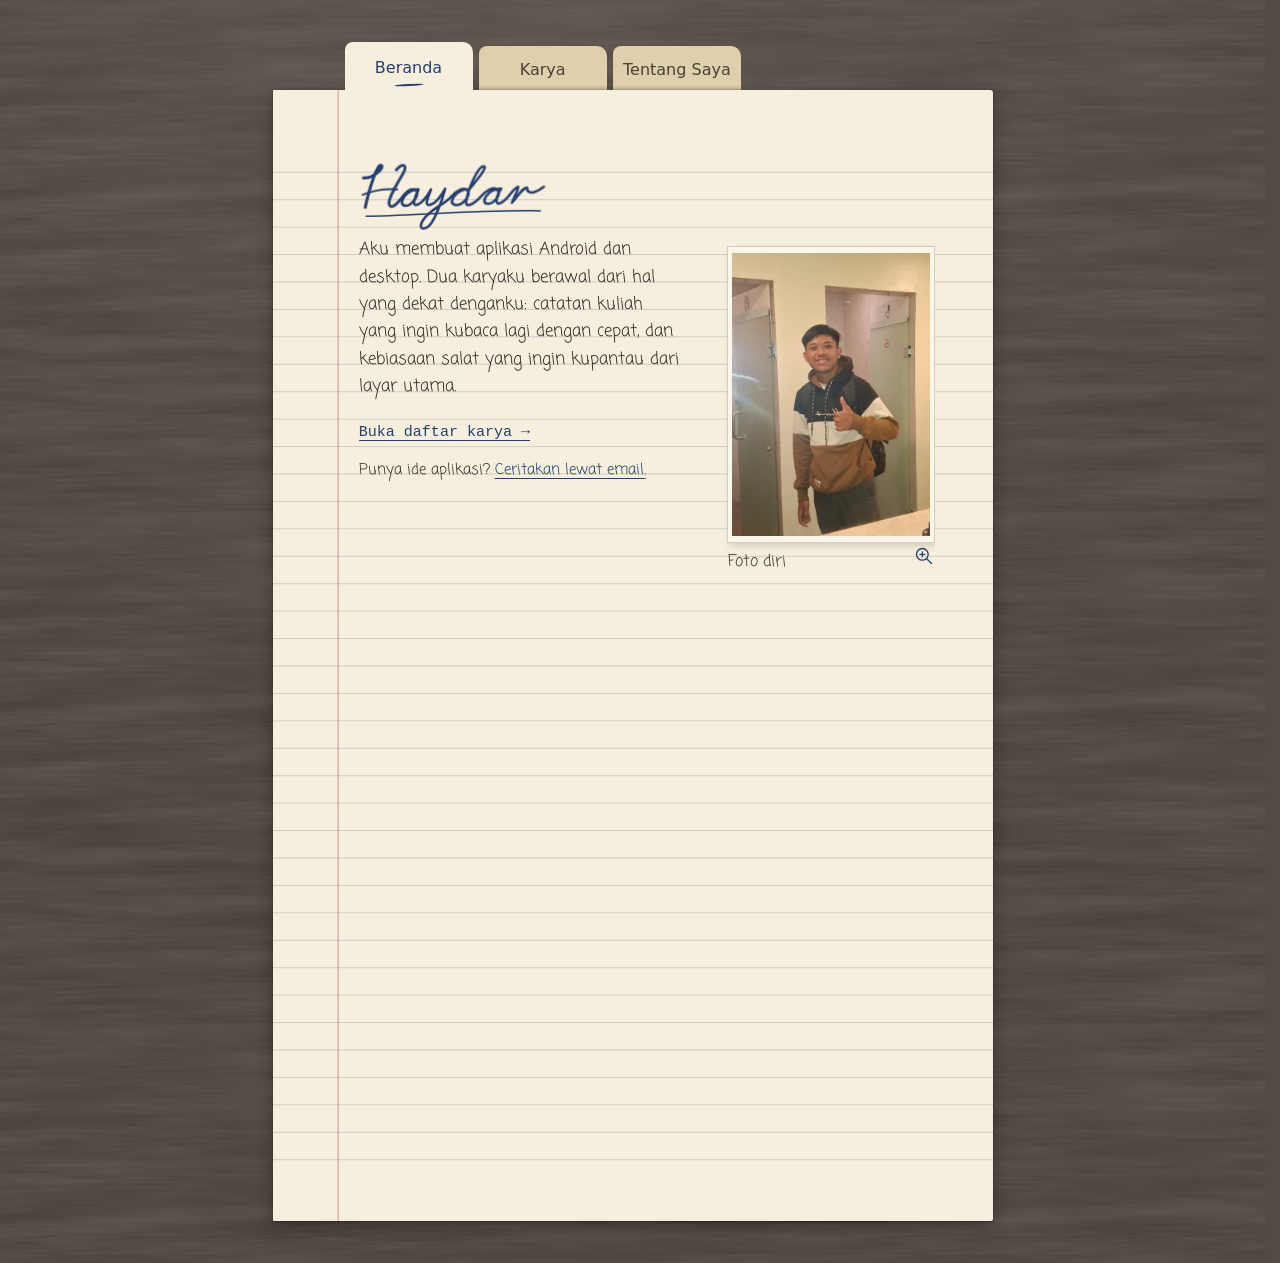
==== index.html @ a85c1e25 "initial website" ====
<!doctype html>
<html lang="id">
<head>
  <meta charset="utf-8">
  <meta name="viewport" content="width=device-width, initial-scale=1">
  <title>Haydar &mdash; Pengembang Aplikasi Android dan Desktop</title>
  <meta name="description" content="Lihat bagaimana Haydar membuat StudyAI untuk merangkum catatan kuliah dan SholatTracker untuk memantau salat harian. Jelajahi karya dan hubungi Haydar lewat email.">
  <link rel="stylesheet" href="assets/fonts/coming-soon.css">
  <link rel="stylesheet" href="assets/css/folio.css">
</head>
<body>
<div id="buku-sndiy">
  <noscript>
    <aside class="desk-note"><p class="reading-note">Semua isi bisa dibaca di sini. Kalau mau mencoba album interaktif, kamu bisa mengaktifkan JavaScript.</p></aside>
  </noscript>
  <nav class="paper-tabs" aria-label="Penanda bagian">
    <a href="index.html" aria-current="page">Beranda</a>
    <a href="karya.html">Karya</a>
    <a href="tentang.html">Tentang Saya</a>
  </nav>
  <div class="folio-frame"><div class="folio">
  <svg class="ruling" width="0" height="0" viewBox="0 0 210 330" preserveAspectRatio="none" aria-hidden="true">
    <path stroke="#a6afb1" stroke-opacity=".72" stroke-width=".22" d="M0 24H210 M0 32H210 M0 40H210 M0 48H210 M0 56H210 M0 64H210 M0 72H210 M0 80H210 M0 88H210 M0 96H210 M0 104H210 M0 112H210 M0 120H210 M0 128H210 M0 136H210 M0 144H210 M0 152H210 M0 160H210 M0 168H210 M0 176H210 M0 184H210 M0 192H210 M0 200H210 M0 208H210 M0 216H210 M0 224H210 M0 232H210 M0 240H210 M0 248H210 M0 256H210 M0 264H210 M0 272H210 M0 280H210 M0 288H210 M0 296H210 M0 304H210 M0 312H210"/>
    <path stroke="#be837a" stroke-width=".32" stroke-opacity=".72" d="M19 0V330"/>
  </svg>
  <main>
    <span class="font-probe" aria-hidden="true"></span>
    <div class="sheets">
    <section data-content="beranda" class="spread">
      <h1 class="signed-heading"><span class="signature-name">Haydar</span>
        <svg class="signature" width="0" height="0" viewBox="0 0 216 81" preserveAspectRatio="xMinYMid meet" aria-hidden="true">
          <path class="initial-down" pathLength="1" d="M5 19 C15 20 29 8 25 5 C21 2 12 29 7 52"/>
          <path class="initial-cross" pathLength="1" d="M4 38 C14 34 29 31 43 32"/>
          <path class="initial-up" pathLength="1" d="M42 10 C50 1 55 5 49 15 C42 27 32 43 34 49 C36 54 41 50 46 44"/>
          <path class="name-start" pathLength="1" d="M46 44 C51 36 58 29 64 33 C69 38 58 52 51 50 C43 48 54 31 67 32 C64 38 58 52 66 49 C72 47 77 39 81 32 C78 40 72 52 81 49 C87 47 93 38 97 31 C94 43 84 72 76 75 C66 79 68 68 80 58 C88 51 96 48 104 40"/>
          <path class="name-end" pathLength="1" d="M104 40 C110 33 118 29 122 33 C127 39 115 52 107 49 C99 46 111 31 124 32 C132 22 146 6 140 6 C134 6 123 31 121 43 C118 55 129 49 138 39 C145 32 151 29 155 32 C162 37 151 49 144 48 C136 47 145 31 160 31 C154 40 152 51 160 47 C169 42 171 33 179 29 C180 31 175 39 172 47 C180 38 184 30 189 30 C189 36 194 39 208 29"/>
          <path class="signoff" pathLength="1" d="M8 62 C55 62 125 55 204 56"/>
        </svg>
      </h1>
      <div class="home-copy">
        <p>Aku membuat aplikasi Android dan desktop. Dua karyaku berawal dari hal yang dekat denganku: catatan kuliah yang ingin kubaca lagi dengan cepat, dan kebiasaan salat yang ingin kupantau dari layar utama.</p>
        <a class="link" href="karya.html">Buka daftar karya &rarr;</a>
        <p class="project-invitation">Punya ide aplikasi? <a href="mailto:mhaydarramadhan.2024@unim.ac.id">Ceritakan lewat email.</a></p>
      </div>
      <div class="photo-mount portrait-mount">
        <figure class="print" style="--photo-ratio:0.7">
          <a class="photo-trigger single-photo" href="assets/foto-diri.webp" aria-label="Perbesar foto Haydar">
            <span class="print-window"><img src="assets/foto-diri.webp" alt="Potret Haydar" width="200" decoding="async"></span>
            <span class="print-label"><span class="photo-caption">Foto diri</span><span class="photo-hint"><svg viewBox="0 0 24 24" width="20" height="20" fill="none" stroke="currentColor" stroke-width="1.6" stroke-linecap="round" stroke-linejoin="round" aria-hidden="true"><path d="M17 10a7 7 0 1 1-14 0 7 7 0 0 1 14 0z M15 15l6 6 M7 10h6 M10 7v6"/></svg></span></span>
          </a>
        </figure>
      </div>
    </section>
    </div>
  </main>
  <nav class="page-controls" aria-label="Balik lembar" hidden><button type="button" data-turn="-1" aria-label="Lembar sebelumnya">&larr;</button><span data-folio aria-live="polite"></span><button type="button" data-turn="1" aria-label="Lembar berikutnya">&rarr;</button></nav>
  </div></div>
  <dialog class="photo-view" aria-labelledby="photo-caption">
    <figure class="enlargement"><span class="print-window"><img alt=""></span><figcaption id="photo-caption"></figcaption></figure>
    <button type="button" class="photo-close" aria-label="Tutup foto" autofocus><svg width="20" height="20" viewBox="0 0 20 20" aria-hidden="true"><path d="M4 4l12 12M16 4L4 16" fill="none" stroke="currentColor" stroke-width="1.8" stroke-linecap="round"/></svg></button>
  </dialog>
</div>
<script defer src="assets/js/folio.js"></script>
<script defer src="assets/js/photo-view.js"></script>
</body>
</html>
---- assets/fonts/coming-soon.css ----
/* Coming Soon ? Copyright (c) 2010 by Open Window. All rights reserved.
Apache License
                           Version 2.0, January 2004
                        http://www.apache.org/licenses/

   TERMS AND CONDITIONS FOR USE, REPRODUCTION, AND DISTRIBUTION

   1. Definitions.

      "License" shall mean the terms and conditions for use, reproduction,
      and distribution as defined by Sections 1 through 9 of this document.

      "Licensor" shall mean the copyright owner or entity authorized by
      the copyright owner that is granting the License.

      "Legal Entity" shall mean the union of the acting entity and all
      other entities that control, are controlled by, or are under common
      control with that entity. For the purposes of this definition,
      "control" means (i) the power, direct or indirect, to cause the
      direction or management of such entity, whether by contract or
      otherwise, or (ii) ownership of fifty percent (50%) or more of the
      outstanding shares, or (iii) beneficial ownership of such entity.

      "You" (or "Your") shall mean an individual or Legal Entity
      exercising permissions granted by this License.

      "Source" form shall mean the preferred form for making modifications,
      including but not limited to software source code, documentation
      source, and configuration files.

      "Object" form shall mean any form resulting from mechanical
      transformation or translation of a Source form, including but
      not limited to compiled object code, generated documentation,
      and conversions to other media types.

      "Work" shall mean the work of authorship, whether in Source or
      Object form, made available under the License, as indicated by a
      copyright notice that is included in or attached to the work
      (an example is provided in the Appendix below).

      "Derivative Works" shall mean any work, whether in Source or Object
      form, that is based on (or derived from) the Work and for which the
      editorial revisions, annotations, elaborations, or other modifications
      represent, as a whole, an original work of authorship. For the purposes
      of this License, Derivative Works shall not include works that remain
      separable from, or merely link (or bind by name) to the interfaces of,
      the Work and Derivative Works thereof.

      "Contribution" shall mean any work of authorship, including
      the original version of the Work and any modifications or additions
      to that Work or Derivative Works thereof, that is intentionally
      submitted to Licensor for inclusion in the Work by the copyright owner
      or by an individual or Legal Entity authorized to submit on behalf of
      the copyright owner. For the purposes of this definition, "submitted"
      means any form of electronic, verbal, or written communication sent
      to the Licensor or its representatives, including but not limited to
      communication on electronic mailing lists, source code control systems,
      and issue tracking systems that are managed by, or on behalf of, the
      Licensor for the purpose of discussing and improving the Work, but
      excluding communication that is conspicuously marked or otherwise
      designated in writing by the copyright owner as "Not a Contribution."

      "Contributor" shall mean Licensor and any individual or Legal Entity
      on behalf of whom a Contribution has been received by Licensor and
      subsequently incorporated within the Work.

   2. Grant of Copyright License. Subject to the terms and conditions of
      this License, each Contributor hereby grants to You a perpetual,
      worldwide, non-exclusive, no-charge, royalty-free, irrevocable
      copyright license to reproduce, prepare Derivative Works of,
      publicly display, publicly perform, sublicense, and distribute the
      Work and such Derivative Works in Source or Object form.

   3. Grant of Patent License. Subject to the terms and conditions of
      this License, each Contributor hereby grants to You a perpetual,
      worldwide, non-exclusive, no-charge, royalty-free, irrevocable
      (except as stated in this section) patent license to make, have made,
      use, offer to sell, sell, import, and otherwise transfer the Work,
      where such license applies only to those patent claims licensable
      by such Contributor that are necessarily infringed by their
      Contribution(s) alone or by combination of their Contribution(s)
      with the Work to which such Contribution(s) was submitted. If You
      institute patent litigation against any entity (including a
      cross-claim or counterclaim in a lawsuit) alleging that the Work
      or a Contribution incorporated within the Work constitutes direct
      or contributory patent infringement, then any patent licenses
      granted to You under this License for that Work shall terminate
      as of the date such litigation is filed.

   4. Redistribution. You may reproduce and distribute copies of the
      Work or Derivative Works thereof in any medium, with or without
      modifications, and in Source or Object form, provided that You
      meet the following conditions:

      (a) You must give any other recipients of the Work or
          Derivative Works a copy of this License; and

      (b) You must cause any modified files to carry prominent notices
          stating that You changed the files; and

      (c) You must retain, in the Source form of any Derivative Works
          that You distribute, all copyright, patent, trademark, and
          attribution notices from the Source form of the Work,
          excluding those notices that do not pertain to any part of
          the Derivative Works; and

      (d) If the Work includes a "NOTICE" text file as part of its
          distribution, then any Derivative Works that You distribute must
          include a readable copy of the attribution notices contained
          within such NOTICE file, excluding those notices that do not
          pertain to any part of the Derivative Works, in at least one
          of the following places: within a NOTICE text file distributed
          as part of the Derivative Works; within the Source form or
          documentation, if provided along with the Derivative Works; or,
          within a display generated by the Derivative Works, if and
          wherever such third-party notices normally appear. The contents
          of the NOTICE file are for informational purposes only and
          do not modify the License. You may add Your own attribution
          notices within Derivative Works that You distribute, alongside
          or as an addendum to the NOTICE text from the Work, provided
          that such additional attribution notices cannot be construed
          as modifying the License.

      You may add Your own copyright statement to Your modifications and
      may provide additional or different license terms and conditions
      for use, reproduction, or distribution of Your modifications, or
      for any such Derivative Works as a whole, provided Your use,
      reproduction, and distribution of the Work otherwise complies with
      the conditions stated in this License.

   5. Submission of Contributions. Unless You explicitly state otherwise,
      any Contribution intentionally submitted for inclusion in the Work
      by You to the Licensor shall be under the terms and conditions of
      this License, without any additional terms or conditions.
      Notwithstanding the above, nothing herein shall supersede or modify
      the terms of any separate license agreement you may have executed
      with Licensor regarding such Contributions.

   6. Trademarks. This License does not grant permission to use the trade
      names, trademarks, service marks, or product names of the Licensor,
      except as required for reasonable and customary use in describing the
      origin of the Work and reproducing the content of the NOTICE file.

   7. Disclaimer of Warranty. Unless required by applicable law or
      agreed to in writing, Licensor provides the Work (and each
      Contributor provides its Contributions) on an "AS IS" BASIS,
      WITHOUT WARRANTIES OR CONDITIONS OF ANY KIND, either express or
      implied, including, without limitation, any warranties or conditions
      of TITLE, NON-INFRINGEMENT, MERCHANTABILITY, or FITNESS FOR A
      PARTICULAR PURPOSE. You are solely responsible for determining the
      appropriateness of using or redistributing the Work and assume any
      risks associated with Your exercise of permissions under this License.

   8. Limitation of Liability. In no event and under no legal theory,
      whether in tort (including negligence), contract, or otherwise,
      unless required by applicable law (such as deliberate and grossly
      negligent acts) or agreed to in writing, shall any Contributor be
      liable to You for damages, including any direct, indirect, special,
      incidental, or consequential damages of any character arising as a
      result of this License or out of the use or inability to use the
      Work (including but not limited to damages for loss of goodwill,
      work stoppage, computer failure or malfunction, or any and all
      other commercial damages or losses), even if such Contributor
      has been advised of the possibility of such damages.

   9. Accepting Warranty or Additional Liability. While redistributing
      the Work or Derivative Works thereof, You may choose to offer,
      and charge a fee for, acceptance of support, warranty, indemnity,
      or other liability obligations and/or rights consistent with this
      License. However, in accepting such obligations, You may act only
      on Your own behalf and on Your sole responsibility, not on behalf
      of any other Contributor, and only if You agree to indemnify,
      defend, and hold each Contributor harmless for any liability
      incurred by, or claims asserted against, such Contributor by reason
      of your accepting any such warranty or additional liability.

   END OF TERMS AND CONDITIONS */
    @font-face {
      font-family:"Coming Soon";
      font-style:normal;
      font-weight:400;
      font-display:swap;
      src:url("[data-uri]") format("truetype");
    }
---- assets/css/folio.css ----
#buku-sndiy { --ink:#34312c; --pen:#273f70; --paper:#f6efde; --rule:#c4baa4; --pitch:2.125rem; --body:"Segoe UI",system-ui,Arial,sans-serif; --hand:"Coming Soon","Segoe Print","Chalkboard SE",var(--body); --type:"Courier New",monospace; color:var(--ink); font:1rem/1.55 var(--body); }
html {
  --folio-styled:1;
  /* Skala serat mengikuti lebar folio sampai ukuran cetak maksimum. */
  --wood-size:min(112vw,54rem);
  margin:0; padding:0;
  background-color:#524a43;
  background-image:radial-gradient(ellipse 55rem 48rem at 42% 0%,#f6efde12,transparent),
    url("data:image/svg+xml,%3Csvg xmlns='http://www.w3.org/2000/svg' width='864' height='512'%3E%3Cfilter id='grain' x='0' y='0' width='100%25' height='100%25' color-interpolation-filters='sRGB'%3E%3CfeTurbulence type='fractalNoise' baseFrequency='.005 .055' numOctaves='3' stitchTiles='stitch' result='grain'/%3E%3CfeTurbulence type='fractalNoise' baseFrequency='.018 .32' numOctaves='2' stitchTiles='stitch'/%3E%3CfeComposite in2='grain' operator='arithmetic' k2='.3' k3='.7'/%3E%3CfeColorMatrix values='.3 0 0 0 .35 .3 0 0 0 .35 .3 0 0 0 .35 0 0 0 0 1'/%3E%3C/filter%3E%3Crect width='100%25' height='100%25' filter='url(%23grain)'/%3E%3C/svg%3E");
  background-blend-mode:normal,soft-light;
  background-size:auto,var(--wood-size) auto;
  background-position:top center;
  background-repeat:no-repeat,repeat;
}
body { margin:0; padding:0 }
#buku-sndiy {
  min-height:100vh; box-sizing:border-box;
  padding:clamp(12px,3.5%,42px) clamp(7px,2.5%,42px);
}
#buku-sndiy .folio-frame { inline-size:min(100%,720px); margin-inline:auto; container-type:inline-size }
#buku-sndiy .folio { --left-edge:calc(100% * 25 / 210); --right-edge:calc(100% * 17 / 210); --folio-rule:24px; position:relative; inline-size:100%; min-block-size:var(--folio-height,auto); display:grid; grid-template-rows:clamp(27px,7cqw,51px) minmax(0,1fr) max(48px,5.45%); background:var(--paper); border-radius:1px 3px 2px 1px; box-shadow:0 5px 17px #16151260,0 1px 2px #16151280; overflow-wrap:anywhere; container:folio / inline-size }
#buku-sndiy.paginated .folio { aspect-ratio:210 / 330; block-size:var(--folio-height,auto) }
#buku-sndiy .ruling { position:absolute; inset:0; width:100%; height:100%; pointer-events:none; }
#buku-sndiy.paginated .sheets { block-size:var(--column-height,100%); min-block-size:0; column-count:1; column-fill:auto; column-gap:0; overflow:hidden; }
#buku-sndiy .sheets h1, #buku-sndiy .sheets h2 { break-after:avoid }
#buku-sndiy .sheets p { widows:2; orphans:2 }
#buku-sndiy .page-controls { position:absolute; inset:auto var(--right-edge) .25rem var(--left-edge); display:grid; grid-template-columns:minmax(0,1fr) auto minmax(0,1fr); align-items:center; gap:.4rem; color:var(--pen); font:.85rem/1.3 var(--type); text-align:center }
#buku-sndiy .page-controls button:first-child { justify-self:start }
#buku-sndiy .page-controls button:last-child { justify-self:end }
#buku-sndiy .page-controls button { min-width:44px; min-height:44px; padding:.25rem .55rem; border:1px solid var(--pen); border-radius:3px; background:var(--paper); color:var(--pen); font:inherit }
#buku-sndiy .page-controls button:disabled { opacity:.3; cursor:default }
#buku-sndiy .page-controls button:focus-visible { outline:2px solid var(--pen); outline-offset:-3px }
#buku-sndiy main { container:writing / inline-size }
#buku-sndiy * { box-sizing:border-box }
#buku-sndiy [hidden] { display:none !important }
#buku-sndiy .project-nav { position:relative; grid-row:1; display:flex; align-items:center; padding-inline:var(--left-edge) var(--right-edge) }
#buku-sndiy .project-nav .link { display:inline-flex; align-items:center; min-height:44px; font:600 .82rem/1.35 var(--body) }
#buku-sndiy .folio:has(.project-nav a:not([hidden])) { grid-template-rows:max(44px,7cqw) minmax(0,1fr) max(48px,5.45%) }
#buku-sndiy button { font:inherit; color:inherit; background:transparent; border:0; cursor:pointer }
#buku-sndiy :is(button,a):focus-visible { outline:2px solid var(--pen); outline-offset:-2px }
#buku-sndiy .paper-tabs { width:min(100%,720px); margin-inline:auto; padding-inline:min(10%,72px) min(4%,29px); display:flex; justify-content:flex-start; align-items:end; gap:clamp(3px,1%,7px); position:relative; z-index:1 }
#buku-sndiy .paper-tabs a { display:grid; place-items:center; text-align:center; text-decoration:none; position:relative; flex:0 1 8rem; min-width:0; min-height:44px; padding:.65rem .25rem .4rem; border-radius:8px 10px 0 0; background:#dfcfac; color:#484138; box-shadow:inset 0 -5px 5px -5px #715e40; font:500 max(15px,1rem)/1.3 var(--body); }
#buku-sndiy .paper-tabs a[aria-current="page"] { min-height:48px; background:var(--paper); color:var(--pen); box-shadow:none; }
#buku-sndiy .paper-tabs a[aria-current="page"]::after { content:""; position:absolute; bottom:4px; left:50%; width:1.8rem; height:2px; background:var(--pen); border-radius:60%; transform:translateX(-50%) rotate(-3deg) }
#buku-sndiy .paper-tabs a:focus-visible { outline:2px solid var(--pen); outline-offset:-4px }
#buku-sndiy main { min-height:0; grid-row:2; padding:calc(var(--folio-rule) * .75) var(--right-edge) 0 var(--left-edge) }
#buku-sndiy main { position:relative }
#buku-sndiy main h1, #buku-sndiy main h2, #buku-sndiy main p { font-family:var(--hand); font-weight:400; color:var(--pen); margin:0 }
#buku-sndiy main h1 { font-size:clamp(1.8rem,5.5vw,2.75rem); line-height:calc(2 * var(--pitch)); margin-bottom:calc(var(--pitch) / 2) }
#buku-sndiy main h2 { font-size:max(20px,1.4rem); font-weight:600; line-height:var(--pitch) }
#buku-sndiy main p { color:var(--ink); font-size:max(17px,1.0625rem); line-height:var(--pitch); max-width:46ch }
#buku-sndiy .ruled { position:relative; top:var(--nudge,0px) }
#buku-sndiy .baseline { display:inline-block; width:0; height:0; vertical-align:baseline }
#buku-sndiy .signature { display:block; width:min(100%,12rem); height:auto; color:var(--pen) }
#buku-sndiy .signature-name { position:absolute; width:1px; height:1px; clip-path:inset(50%); overflow:hidden }
#buku-sndiy .home-copy .project-invitation { font-size:.95rem }
#buku-sndiy .project-invitation a { display:inline; padding:0 }
#buku-sndiy .contact-card p { font:1rem/1.45 var(--hand); margin:0 0 .45rem }
#buku-sndiy .signature path { fill:none; stroke:currentColor; stroke-width:2.85; stroke-linecap:round; stroke-linejoin:round }
#buku-sndiy .signature .initial-down { --start:30ms; --duration:105ms; stroke-width:3.4 }
#buku-sndiy .signature .initial-cross { --start:155ms; --duration:65ms; stroke-width:2.2 }
#buku-sndiy .signature .initial-up { --start:235ms; --duration:90ms; stroke-width:3.15 }
#buku-sndiy .signature .name-start { --start:325ms; --duration:225ms }
#buku-sndiy .signature .name-end { --start:550ms; --duration:270ms }
#buku-sndiy .signature .signoff { --start:850ms; --duration:155ms; stroke-width:1.7 }
@media (prefers-reduced-motion:no-preference) and (update:fast) {
  #buku-sndiy.paginated .signature path {
    stroke-dasharray:1;
    animation:buku-write var(--duration) cubic-bezier(.35,.12,.62,.94) var(--start) both;
  }
}
@keyframes buku-write {
  from { opacity:0; stroke-dashoffset:1 }
  2% { opacity:1 }
  to { opacity:1; stroke-dashoffset:0 }
}
#buku-sndiy .link, #buku-sndiy main a { display:inline-block; padding:8px 0; color:var(--pen); text-decoration:underline; text-underline-offset:4px }
#buku-sndiy .pocket { position:relative; isolation:isolate; break-inside:avoid; margin:calc(var(--pitch) / 2) auto .55rem; height:min(clamp(12.8rem,42vw,20rem),var(--column-height,20rem)); max-width:34rem; --peek:3.3rem; --lift:0; }
#buku-sndiy .print-stage { position:relative; top:2%; margin-inline:2%; height:calc(98% - var(--peek) - 2.6rem); container-type:size; display:grid; place-items:end center }
#buku-sndiy .print-stage :is(.print,.stack-layer) { width:min(var(--print-width),94cqw,calc(90cqh * var(--photo-ratio))); }
#buku-sndiy .print { --tilt:-2deg; position:relative; aspect-ratio:var(--photo-ratio); margin:0; border:1px solid transparent; transform:rotate(var(--tilt)) }
#buku-sndiy .stack-layer { position:absolute; left:50%; bottom:5px; z-index:-1; aspect-ratio:var(--photo-ratio); object-fit:contain; padding:3px; background:#f5efdf; border:1px solid #c7bda9; box-shadow:1px 2px 3px #483d2c30; transform:translateX(-48%) rotate(4deg) }
#buku-sndiy .stack-layer + .stack-layer { z-index:-2; bottom:8px; transform:translateX(-52%) rotate(-2deg) }
#buku-sndiy .photo-trigger { display:block; width:100%; height:100%; padding:0; cursor:zoom-in; text-align:left }
#buku-sndiy .print-window { display:block; position:relative; width:100%; aspect-ratio:var(--photo-ratio); background:#faf6e9 }
#buku-sndiy .print .print-window { outline:1px solid #d5cdb9; box-shadow:2px 4px 7px #483d2c30 }
#buku-sndiy .portrait-mount .print { --tilt:0deg }
#buku-sndiy .print-window img { position:absolute; left:2%; top:2%; width:96%; height:96%; object-fit:contain; background:#eee9da }
#buku-sndiy :is(.portrait-mount,.enlargement.portrait) img { object-fit:cover }
#buku-sndiy .print-label { position:absolute; inset:100% 0 auto; display:flex; gap:.45rem; align-items:baseline; justify-content:space-between; padding:.25rem 0; }
#buku-sndiy .photo-caption,#buku-sndiy .enlargement figcaption { color:#3d3b34; font:1rem/1.35 var(--hand) }
#buku-sndiy .photo-hint { color:var(--pen); font:.85rem/1.3 var(--body); text-decoration:underline }
#buku-sndiy .zoom-mark { width:1.15rem; height:1.15rem; display:block }
#buku-sndiy .stacked .zoom-mark { display:none }
#buku-sndiy .photo-view { position:fixed; inset:0; width:100%; height:100%; max-width:none; max-height:none; box-sizing:border-box; padding:12px; border:0; margin:0; background:transparent; color:var(--ink) }
#buku-sndiy .photo-view[open] { display:grid; justify-items:center; align-content:center }
#buku-sndiy .photo-view::backdrop { background:transparent }
#buku-sndiy .photo-view[open] { background-color:rgba(29,23,18,.85) }
#buku-sndiy .photo-view.returning { background-color:transparent }
#buku-sndiy .photo-view.returning :is(figcaption,.photo-close) { opacity:0 }
@media (prefers-reduced-motion:no-preference) and (update:fast) {
  #buku-sndiy .photo-view { transition:background-color var(--return-time,240ms) ease-out }
  @starting-style { #buku-sndiy .photo-view[open] { background-color:transparent } }
  #buku-sndiy .photo-view :is(figcaption,.photo-close) { transition:opacity 100ms ease-out }
  #buku-sndiy .enlargement .print-window { transition:box-shadow var(--return-time,240ms) ease-out }
}
#buku-sndiy .enlargement { width:min(100%,56rem,calc(max(5rem,100vh - 9rem) * var(--photo-ratio))); width:min(100%,56rem,calc(max(5rem,100dvh - 9rem) * var(--photo-ratio))); margin:0; min-height:0; }
#buku-sndiy .enlargement .print-window { box-shadow:0 15px 50px #0007 }
#buku-sndiy :is(.single-photo,.album-photo,.photo-view) { touch-action:pan-x pan-y }
#buku-sndiy .returning .enlargement .print-window { box-shadow:0 1px 3px #0002 }
#buku-sndiy .enlargement figcaption { position:relative; left:50%; transform:translateX(-50%); width:min(48ch,calc(100vw - 2.5rem)); margin:.65rem 0 0; color:var(--paper); text-align:center; text-wrap:balance; line-height:1.5; text-shadow:0 1px 3px #211a14; overflow-wrap:anywhere }
#buku-sndiy .album-photo img { display:block; width:100%; aspect-ratio:var(--photo-ratio); object-fit:contain }
#buku-sndiy .photo-close { position:absolute; top:max(8px,env(safe-area-inset-top)); right:max(8px,env(safe-area-inset-right)); z-index:1; width:44px; height:44px; display:grid; place-items:center; padding:0; border-radius:50%; background:#29251ee6; color:var(--paper); font:1.65rem/1 var(--body) }
#buku-sndiy .photo-close:focus-visible { outline-color:var(--paper) }
html { scrollbar-gutter:stable }
html.photo-open { overflow:hidden }
#buku-sndiy .lifted .print-window, #buku-sndiy .album-photo.lifted,
#buku-sndiy .spread-out :is(.print-window,.stack-layer) { visibility:hidden }
#buku-sndiy .album { width:min(52rem,calc(100% - 1.25rem)); max-width:100%; max-height:88vh; max-height:88dvh; margin:auto; padding:0; border:1px solid #c7bda9; background:var(--paper); color:var(--ink); box-shadow:0 12px 48px #241b1555; overflow:hidden }
#buku-sndiy .album[open] { display:flex; flex-direction:column }
#buku-sndiy :is(.album,.photo-view):not([open]) { display:none }
#buku-sndiy .album::backdrop { background:#211a14bf }
#buku-sndiy .album-bar { display:flex; align-items:center; justify-content:space-between; flex-wrap:wrap; gap:.25rem 1rem; padding:.65rem 1rem; border-bottom:1px solid var(--rule) }
#buku-sndiy .album-bar h2 { margin:0; color:var(--pen); font:1.35rem/1.3 var(--hand) }
#buku-sndiy .album-close { min-height:44px; color:var(--pen); text-decoration:underline }
#buku-sndiy .album-grid { margin:0; padding:clamp(.8rem,3vw,1.5rem); overflow-y:auto; overscroll-behavior:contain; display:grid; grid-template-columns:repeat(auto-fill,minmax(min(100%,9rem),1fr)); align-content:start; gap:clamp(.65rem,2vw,1.15rem) }
#buku-sndiy .album-entry { min-width:0; margin:0; color:var(--pen); font:1rem/1.35 var(--hand) }
#buku-sndiy .album-mount { aspect-ratio:1; display:grid; align-items:end; justify-items:center }
#buku-sndiy .album-entry figcaption { margin-top:.6rem; text-align:center }
#buku-sndiy .album-photo { width:min(100%,calc(100% * var(--photo-ratio))); min-width:0; padding:.3rem; background:#faf6e9; border:1px solid #d5cdb9; box-shadow:1px 2px 4px #483d2c24; cursor:zoom-in }
@media (prefers-reduced-motion:no-preference) and (update:fast) {
  #buku-sndiy .album[open] .album-photo { animation:place-print 145ms ease-out var(--place-delay,0ms) backwards }
  @keyframes place-print { from { translate:0 -3px } }
}
@media (hover:hover) and (pointer:fine) and (prefers-reduced-motion:no-preference) and (update:fast) {
  #buku-sndiy.paginated :is(.print:not(.lifted) .print-window,.album-photo) {
    transform-origin:50% 90%;
    transition:scale 220ms ease-out, box-shadow 220ms ease-out;
  }
  #buku-sndiy.paginated :is(.print:not(.stacked,.lifted) .print-window:hover,.stacked:not(.lifted) .photo-trigger:hover .print-window,.album-photo:hover) {
    scale:1.025;
    box-shadow:3px 7px 11px #483d2c3b;
  }
  #buku-sndiy .stack-layer { transition:translate 260ms ease-out, rotate 260ms ease-out, box-shadow 260ms ease-out }
  #buku-sndiy .stack-layer + .stack-layer { transition-duration:310ms }
  #buku-sndiy .stacked .photo-trigger:hover .stack-layer {
    translate:8px -5px;
    rotate:3deg;
    box-shadow:2px 5px 7px #483d2c38;
  }
  #buku-sndiy .stacked .photo-trigger:hover .stack-layer + .stack-layer {
    translate:-7px -9px;
    rotate:-3deg;
  }
}
#buku-sndiy .project-note h2 { margin-top:var(--pitch) }
#buku-sndiy .opening { position:absolute; inset:0; overflow:hidden; pointer-events:none }
#buku-sndiy .insert { --rule-offset:20px; pointer-events:auto; position:absolute; inset:3px 4% 0; display:grid; grid-template-rows:auto minmax(0,1fr); padding:0 5% .55rem; color:#233f4a; background-color:#dce8e7; background-image:repeating-linear-gradient(to bottom,#7e9aa438 var(--rule-offset) calc(var(--rule-offset) + 1px),transparent calc(var(--rule-offset) + 1px) calc(var(--rule-offset) + var(--folio-rule))); box-shadow:1px 2px 7px #342e264f; border:1px solid #aabfc0; border-radius:2px 3px 0 0; transform:translateY(calc((1 - var(--lift)) * (100% - var(--peek)) - var(--hint,0px))); }
@media (prefers-reduced-motion:no-preference) and (update:fast) { #buku-sndiy .pocket:not(.dragging) .insert { transition:transform 420ms cubic-bezier(.22,.72,.2,1) } }
#buku-sndiy .handle { display:block; width:100%; height:var(--peek); padding:0; color:#234754; text-align:left; touch-action:none; user-select:none; cursor:grab; font:400 max(17px,1.0625rem)/1.3 var(--hand); }
#buku-sndiy .dragging .handle {cursor:grabbing}
@media(hover:hover) and (prefers-reduced-motion:no-preference) and (update:fast) { #buku-sndiy .pocket:not(.dragging):not(.opened) .insert:has(.handle:hover) { --hint:4px } }

#buku-sndiy .pocket::after { content:""; pointer-events:none; position:absolute; inset:auto 0 -3px; height:7px; background:linear-gradient(#514238,#756554 55%,#cfbfa4 75%,var(--paper)); clip-path:polygon(0 50%,5% 40%,10% 65%,16% 27%,19% 40%,30% 20%,36% 55%,43% 24%,49% 53%,56% 25%,64% 55%,70% 30%,77% 58%,85% 27%,92% 48%,100% 35%,99% 82%,71% 89%,50% 80%,25% 95%,2% 86%) }
#buku-sndiy .insert-text { min-height:0; overflow:auto; font:max(18px,1.125rem)/var(--pitch) var(--hand); background:transparent; }
#buku-sndiy .insert-text:focus-visible { outline:2px solid var(--pen); outline-offset:-2px }
#buku-sndiy button, #buku-sndiy nav { max-inline-size:100%; overflow-wrap:anywhere }
#buku-sndiy .font-probe { position:absolute; width:1rem; height:1em; visibility:hidden; pointer-events:none }
#buku-sndiy .photo-view[open] .enlargement { max-width:min(100%,72rem) }

#buku-sndiy:not(.paginated) .folio { min-block-size:157.142857cqw; grid-template-rows:48px auto 48px }
#buku-sndiy:not(.paginated) .project-note { margin-block-start:var(--pitch) }
@supports selector(:has(:target)) {
  #buku-sndiy:not(.paginated) .folio:has(#daftar-isi) {
    block-size:157.142857cqw;
    grid-template-rows:clamp(27px,7cqw,51px) minmax(0,1fr) 2rem;
  }
  #buku-sndiy:not(.paginated) main:has(#daftar-isi) { overflow:auto; scrollbar-gutter:stable }
  #buku-sndiy:not(.paginated) .sheets:has(#daftar-isi) .project-note:not(:target),
  #buku-sndiy:not(.paginated) .sheets:has(.project-note:target) #daftar-isi { display:none }
}
#buku-sndiy .desk-note {
  width:min(100%,720px); margin:0 auto 1rem; padding-inline:.35rem;
  display:flex; justify-content:flex-end; filter:drop-shadow(1px 3px 2px #211a1459);
}
#buku-sndiy .reading-note {
  width:13rem; max-width:100%; margin:0; padding:.75rem 1rem .85rem;
  background:linear-gradient(105deg,#f5e9ce,#efe0bd 74%,#e6d4ad);
  color:var(--ink); font:.94rem/1.5 var(--hand); transform:rotate(-1deg);
  clip-path:polygon(0 2%,99.5% 0,100% 95%,94% 97%,87% 96%,78% 99%,69% 97%,56% 99%,45% 97%,34% 100%,21% 97%,9% 99%,.5% 96%);
}
/* Ruang samping cukup untuk folio 720px, jarak meja, dan secarik pesan. */
@media (min-width:calc(720px + 32rem)) {
  #buku-sndiy:not(.paginated) { position:relative }
  #buku-sndiy .desk-note {
    position:absolute; top:calc(42px + 48px); left:calc(50% + 360px + 1rem);
    width:13rem; margin:0; padding:0;
  }
}
#buku-sndiy .project-fallback img { display:block; max-width:min(100%,20rem); max-height:17rem; width:auto; height:auto }
#buku-sndiy .photo-mount { break-inside:avoid }
#buku-sndiy main a.photo-trigger { display:block; padding:0; text-decoration:none }
#buku-sndiy .stack-layer { pointer-events:none }
#buku-sndiy .print-stage .print-label {
  inset:100% auto auto 50%;
  width:min(15.5rem,85cqw);
  transform:translateX(-50%);
  align-items:center;
}
#buku-sndiy .print-stage .photo-count { white-space:nowrap }
#buku-sndiy .print-stage .photo-caption { overflow:hidden; text-overflow:ellipsis; white-space:nowrap }

/* Beranda */
#buku-sndiy .home-copy p { max-width:32ch }
#buku-sndiy .home-copy .link { display:inline-flex; align-items:center; min-height:44px; font:.94rem/1.4 var(--type) }
#buku-sndiy .portrait-mount {
  width:min(65%,13rem);
  margin:var(--pitch) auto 0;
  padding-bottom:2rem;
  break-inside:avoid;
}

/* Daftar isi */
#buku-sndiy .contents { margin:calc(var(--pitch) / 2) 0 0; padding:0; list-style:none }
#buku-sndiy .contents li { break-inside:avoid }
#buku-sndiy .contents li > a {
  display:grid;
  min-height:44px;
  padding:calc(var(--pitch) / 4) 0;
  text-decoration:none;
}
#buku-sndiy .contents strong {
  color:var(--pen);
  font:600 max(18px,1.125rem)/var(--pitch) var(--hand);
  text-decoration:underline;
  text-decoration-thickness:1px;
  text-underline-offset:.17em;
}
@media (hover:hover) { #buku-sndiy .contents li > a:hover { background:#53432218 } }
#buku-sndiy .index-print {
  width:min(72%,18rem);
  margin:var(--pitch) auto 2.7rem clamp(.65rem,5%,2rem);
  break-inside:avoid;
}

/* Detail karya */
#buku-sndiy .editor-example { break-inside:avoid; padding-bottom:calc(var(--pitch) / 2) }
#buku-sndiy .editor-example .index-print { margin-top:calc(var(--pitch) / 4); margin-bottom:2.3rem }
#buku-sndiy .editor-note, #buku-sndiy .kotlin-example { color:#514a40; font:.94rem/1.45 var(--hand) }
#buku-sndiy .editor-note { margin-left:clamp(.65rem,5%,2rem); max-width:26ch }
#buku-sndiy .kotlin-example a { padding:.15rem 0 }
@container writing (min-width:30rem) {
  #buku-sndiy .editor-example { display:grid; grid-template-columns:calc(18rem + clamp(.65rem,5%,2rem)) 1fr; align-items:start }
  #buku-sndiy .editor-example .index-print { width:18rem; margin-left:auto; margin-right:0 }
  #buku-sndiy .editor-note { position:relative; margin:2.7rem 0 0 2rem }
  #buku-sndiy .editor-note::before { content:""; position:absolute; top:1.3em; right:calc(100% + .25rem); width:1.6rem; height:.5rem; border-bottom:1px solid #776d5c; border-radius:50%; transform:rotate(-16deg); pointer-events:none }
}
/* Saat membuka fragmen Karya, tampilkan tepi atas lembar beserta tabnya. */
#buku-sndiy.paginated .sheets > :is(.project-note,#daftar-isi) { scroll-margin-block-start:100vh }
#buku-sndiy .project-note h1:focus { outline:none }
#buku-sndiy .project-copy .link { min-height:44px; font:600 .87rem/1.4 var(--body); padding:.55rem 0 }
#buku-sndiy .project-body > .project-fallback { width:100%; min-width:0 }
#buku-sndiy .project-fallback > a:first-child { display:block; width:fit-content; max-width:100%; margin-inline:auto }


/* Tentang saya */
#buku-sndiy .folio.profile-folio,
#buku-sndiy:not(.paginated) .folio.profile-folio {
  block-size:157.142857cqw;
  grid-template-rows:clamp(27px,7cqw,51px) minmax(0,1fr) clamp(20px,4cqw,32px);
}
#buku-sndiy .profile-folio main { padding-top:2cqw }
#buku-sndiy.paginated .profile-folio .sheets { block-size:auto; column-count:auto; overflow:visible }
#buku-sndiy .profile > p { max-width:36ch }
#buku-sndiy .skills { margin-top:calc(var(--pitch) / 2) }
#buku-sndiy .skill-groups {
  display:grid;
  grid-template-columns:minmax(0,1fr);
  align-items:start;
  gap:var(--pitch) clamp(1rem,var(--pitch),2rem);
}
#buku-sndiy .skill-group { max-width:100%; break-inside:avoid }
#buku-sndiy .skill-group h3 { margin:0; color:var(--ink); font:400 .94rem/var(--pitch) var(--hand) }
#buku-sndiy .skill-list {
  display:flex;
  flex-wrap:wrap;
  align-items:center;
  gap:.25rem;
  margin:0;
  padding:0;
  list-style:none;
}
#buku-sndiy .skill-list li {
  --scrap-edge:polygon(2% 3%,14% 5%,21% 1%,39% 4%,53% 0,66% 3%,78% 1%,95% 4%,100% 14%,97% 31%,100% 47%,97% 63%,99% 84%,95% 98%,79% 97%,68% 100%,50% 96%,34% 100%,23% 97%,10% 100%,2% 91%,4% 75%,0 57%,3% 43%,0 27%);
  transform:rotate(-2deg);
  filter:drop-shadow(0 1px 1px #533e2538);
  break-inside:avoid;
}
#buku-sndiy .skill-list li:nth-child(2) {
  --scrap-edge:polygon(0 9%,10% 2%,26% 4%,40% 0,63% 2%,85% 0,98% 7%,100% 33%,97% 50%,100% 79%,97% 96%,82% 100%,62% 96%,40% 100%,17% 97%,4% 100%,1% 83%,3% 65%,0 38%);
  transform:rotate(1deg);
}
#buku-sndiy .skill-list li:nth-child(3) {
  --scrap-edge:polygon(3% 2%,24% 0,39% 4%,59% 1%,83% 4%,98% 0,97% 19%,100% 40%,97% 70%,99% 91%,92% 100%,73% 98%,50% 100%,31% 96%,15% 99%,2% 95%,0 81%,3% 55%,1% 34%);
  transform:rotate(-1deg);
}
#buku-sndiy .skill-paper {
  display:grid;
  justify-items:center;
  align-content:center;
  gap:.15rem;
  min-width:2.75rem;
  padding:.4rem .45rem;
  background:linear-gradient(165deg,#fffcf1 8%,#f4ebd8 100%);
  clip-path:var(--scrap-edge);
  font:.86rem/1.35 var(--hand);
  text-align:center;
  -webkit-user-select:none;
  user-select:none;
  -webkit-touch-callout:none;
}
#buku-sndiy.paginated .skill-paper {
  touch-action:none;
  cursor:grab;
  translate:var(--skill-drag,0 0);
}
#buku-sndiy .skill-list li.is-dragging { z-index:1; filter:drop-shadow(1px 4px 4px #533e2548) }
#buku-sndiy .skill-list li.is-dragging .skill-paper { cursor:grabbing; transition:none }
#buku-sndiy .skill-paper img { display:block; width:1.5rem; height:1.5rem; pointer-events:none }
@media (prefers-reduced-motion:no-preference) and (update:fast) {
  #buku-sndiy .skill-paper { transition:transform 190ms ease-out, translate 260ms cubic-bezier(.22,.72,.38,1.12) }
  #buku-sndiy .skill-list li.is-lifted .skill-paper {
    transform:translateY(var(--skill-lift)) rotate(var(--skill-tilt));
  }
}
#buku-sndiy main .contact-shortcut { padding:0; white-space:nowrap }
#buku-sndiy .profile-closing { width:min(100%,22rem); margin:var(--pitch) 0 0 auto; break-inside:avoid }
#buku-sndiy .author-credit { width:min(100%,22rem); display:flex; justify-content:flex-end; padding:.45rem .6rem .3rem }
/* Cap oval sekitar 44 mm pada bidang tulis F4 selebar 168-171 mm. */
#buku-sndiy .author-stamp { display:block; width:26cqw; max-width:100%; aspect-ratio:188 / 102; background:url("../cap-haydar.svg") center / contain no-repeat; pointer-events:none; -webkit-user-select:none; user-select:none; transform:rotate(-7deg); mix-blend-mode:multiply }
#buku-sndiy .contact-mount {
  position:relative;
  width:min(100%,22rem);
  padding:.3rem;
  break-inside:avoid;
}
#buku-sndiy .contact-mount::before, #buku-sndiy .contact-mount::after {
  content:"";
  position:absolute;
  z-index:1;
  width:1.2rem;
  height:1.2rem;
  pointer-events:none;
  background:linear-gradient(135deg,var(--paper) 43%,#978973 49%,#645748 51%,transparent 54%);
}
#buku-sndiy .contact-mount::before { top:0; left:0 }
#buku-sndiy .contact-mount::after { bottom:0; right:0; transform:rotate(180deg) }
#buku-sndiy .contact-card {
  padding:.65rem clamp(.65rem,3cqw,1.2rem);
  background:linear-gradient(115deg,#f5e8ce,#ecdbb8);
  border:1px solid #cbbb9c;
  box-shadow:1px 2px 4px #402c2030;
  color:var(--ink);
  font:normal 1rem/1.4 var(--hand);
}
#buku-sndiy .contact-card h2 { margin:0 0 .35rem; font:600 1.28rem/1.45 var(--hand) }
#buku-sndiy .contact-card:has(#kontak:is(:focus,:target)) { border-color:var(--pen) }
#buku-sndiy .contact-card a {
  display:grid;
  grid-template-columns:1.15rem minmax(0,1fr);
  align-content:center;
  align-items:center;
  gap:0 .55rem;
  padding:.35rem 0;
  min-height:44px;
  text-decoration:none;
}
#buku-sndiy .contact-card a svg { width:1.1rem; height:1.1rem; grid-row:span 2 }
#buku-sndiy .contact-channel { color:var(--ink); font-size:.87rem }
#buku-sndiy .contact-value { grid-column:2; overflow-wrap:anywhere; text-decoration:underline; text-underline-offset:.17em }
@media (hover:hover) { #buku-sndiy .contact-card a:hover .contact-value { text-decoration-thickness:2px } }

@container writing (min-width:30rem) {
  #buku-sndiy .skill-groups { grid-template-columns:repeat(2,minmax(0,1fr)) }
  #buku-sndiy .contents li > a { grid-template-columns:minmax(10rem,1fr) minmax(0,2fr); column-gap:1.25rem }
  #buku-sndiy .project-body { display:grid; grid-template-columns:minmax(0, .88fr) minmax(0, 1.12fr); align-items:start; column-gap:6% }
  #buku-sndiy .pocket { width:100%; margin-top:0 }
}
@container writing (min-width:34rem) {
  #buku-sndiy .spread { display:grid; grid-template-columns:minmax(0,1fr) 13rem; align-items:start; column-gap:var(--pitch) }
  #buku-sndiy .spread > h1 { grid-column:1 / -1 }
  #buku-sndiy .portrait-mount { width:100%; margin:0 }
}
@media (max-width:26rem) {
  #buku-sndiy .print.stacked .photo-trigger::after { content:""; position:absolute; inset:0 auto 0 50%; width:max(100%,44px); transform:translateX(-50%) }
  #buku-sndiy .paper-tabs { padding-inline:4% }
  #buku-sndiy .paper-tabs a { flex:1 }
  #buku-sndiy .spread > h1 { font-size:clamp(1.625rem,8.2vw,2rem) }
  #buku-sndiy .signature { width:9rem }
  #buku-sndiy .portrait-mount .print-label { inset:100% auto auto 50%; width:max-content; transform:translateX(-50%) }
  #buku-sndiy .portrait-mount .photo-hint { display:none }
  #buku-sndiy .pocket { margin-block:.3rem; height:min(12.4rem,var(--column-height,12.4rem)) }
}

@media (max-width:22rem) {
  #buku-sndiy .contact-card { padding:.35rem .5rem; display:grid; grid-template-columns:repeat(2,minmax(0,1fr)); column-gap:.3rem }
  #buku-sndiy .contact-card > :is(h2,p,a[href^="mailto:"]) { grid-column:1 / -1 }
  #buku-sndiy .contact-card a:not([href^="mailto:"]) { column-gap:.2rem; grid-template-columns:.85rem minmax(0,1fr) }
  #buku-sndiy .contact-card a:not([href^="mailto:"]) svg { width:.85rem }
  #buku-sndiy .author-credit { padding-block:.1rem }
  #buku-sndiy .author-stamp { transform:rotate(-4deg) }
  #buku-sndiy .contact-card p { font-size:.9rem; line-height:1.35 }
  #buku-sndiy .contact-card a { padding:.12rem 0; line-height:1.2 }
  #buku-sndiy .contact-value { font-size:.89rem }
  #buku-sndiy .folio { --left-edge:calc(100% * 24 / 210); --right-edge:calc(100% * 15 / 210) }
  #buku-sndiy main h1 { font-size:max(1.65rem,8.2vw) }
  #buku-sndiy .spread > h1 { margin-bottom:calc(var(--pitch) / 4) }
  #buku-sndiy .portrait-mount { padding-bottom:1.6rem }
  #buku-sndiy .portrait-mount .print-label { padding:0 }
  #buku-sndiy .index-print { width:62%; margin-block:calc(var(--pitch) / 3) 1.85rem }
  #buku-sndiy .index-print .photo-hint { display:inline-flex }
  #buku-sndiy .contents { margin-top:calc(var(--pitch) / 2) }
  #buku-sndiy .pocket { height:min(10.45rem,var(--column-height,10.45rem)) }
  #buku-sndiy .page-controls button { font-size:0 }
  #buku-sndiy .page-controls button::before { font:1rem/1 var(--body) }
  #buku-sndiy .page-controls [data-turn="-1"]::before { content:"\2190" }
  #buku-sndiy .page-controls [data-turn="1"]::before { content:"\2192" }
  #buku-sndiy .skill-groups { column-gap:.65rem }
}



/* Ukuran tulisan dan tempelan mengikuti lebar bidang tulis pada satu lembar F4. */
#buku-sndiy .profile { --baris:4.76cqw }
#buku-sndiy .profile h1 { font-size:7cqw; line-height:calc(2 * var(--baris)); margin-bottom:var(--baris) }
#buku-sndiy .profile > p { max-width:100%; font-size:3.45cqw; line-height:var(--baris) }
#buku-sndiy .profile .skills { margin-top:var(--baris) }
#buku-sndiy .profile .skills h2 { font-size:4.8cqw; line-height:1.6 }
#buku-sndiy .profile .skill-groups { grid-template-columns:1fr; gap:2cqw }
#buku-sndiy .profile .skill-group { display:grid; grid-template-columns:25% 1fr; gap:1cqw 2cqw; align-items:center }
#buku-sndiy .profile .skill-group h3 { font-size:3.4cqw; line-height:1.3 }
#buku-sndiy .profile .skill-list { gap:1cqw }
#buku-sndiy .profile .skill-paper { display:flex; align-items:center; min-width:0; padding:1.1cqw .8cqw; gap:.6cqw; font-size:3.25cqw; line-height:1.18 }
#buku-sndiy .profile .skill-paper img { width:4.7cqw; height:4.7cqw }
#buku-sndiy .profile .skill-group:has(.kotlin-example) > ul { justify-content:space-between }
#buku-sndiy .profile .kotlin-example {
  grid-column:2; justify-self:end; position:relative; width:fit-content; max-width:100%;
  padding:1.6cqw 2cqw 0 0; text-align:right; text-wrap:pretty; font-size:3.3cqw; line-height:1.4;
}
#buku-sndiy .profile .kotlin-example::before {
  content:""; position:absolute; top:0; right:5cqw; width:2cqw; height:1.4cqw;
  border-right:1px solid #847866; border-bottom:1px solid #847866; border-bottom-right-radius:100%;
  pointer-events:none;
}
#buku-sndiy .profile .kotlin-example a { padding:0 }
#buku-sndiy .profile-closing { width:89%; margin-top:3cqw }
#buku-sndiy .profile .contact-mount { width:100%; padding:1cqw }
#buku-sndiy .profile .contact-card { display:grid; grid-template-columns:repeat(2,minmax(0,1fr)); gap:.6cqw 1cqw; padding:2cqw 3cqw }
#buku-sndiy .profile .contact-card > :is(h2,p,a[href^="mailto:"]) { grid-column:1 / -1 }
#buku-sndiy .profile .contact-card h2 { margin:0; font-size:4.6cqw; line-height:1.35 }
#buku-sndiy .profile .contact-card p { margin:0; font-size:3.25cqw; line-height:1.35 }
#buku-sndiy .profile .contact-card a { min-height:0; padding:.6cqw 0; grid-template-columns:3.5cqw 1fr; gap:0 1cqw; line-height:1.3 }
#buku-sndiy .profile .contact-card a svg { width:3.5cqw; height:3.5cqw }
#buku-sndiy .profile .contact-channel, #buku-sndiy .profile .contact-value { font-size:3.1cqw }
#buku-sndiy .profile .author-credit { width:100%; padding:1cqw; align-items:center; justify-content:space-between }
#buku-sndiy .author-credit a { font:clamp(.8rem,3cqw,1rem)/1.4 var(--hand); text-decoration-thickness:1px }
/* Satu langkah tulisan sama dengan 8 mm pada garis SVG folio. */
#buku-sndiy:not(.paginated) .credits-folio {
  grid-template-rows:0 auto 1fr;
  aspect-ratio:210 / 330;
}
#buku-sndiy .asset-credits {
  container-type:normal;
  --line:calc(100cqw * 8 / 210);
  padding-top:var(--line);
  font:min(1.15rem,calc(var(--line) * 1.02))/var(--line) var(--hand);
}
#buku-sndiy .asset-credits h1 {
  margin:0; font-size:min(2.6rem,calc(var(--line) * 1.7)); line-height:calc(2 * var(--line));
}
/* Turunkan tinta sebesar ruang di bawah baseline font Coming Soon. */
#buku-sndiy .asset-credits h1 { position:relative; top:calc(var(--line) - .26em) }
#buku-sndiy .asset-credits :is(dl,.credits-back) { position:relative; top:calc(var(--line) / 2 - .26em) }
#buku-sndiy .asset-credits dl { margin:var(--line) 0 0 }
#buku-sndiy .asset-credits dt { color:var(--pen); font-weight:600 }
#buku-sndiy .asset-credits dd { margin:0 0 var(--line) }
#buku-sndiy .asset-credits dd a { display:inline; padding:0; text-underline-offset:.16em }
#buku-sndiy .asset-credits .credits-back { display:block; width:fit-content; padding:0; font-weight:600 }

/* Cetakan Karya yang dapat dibuka lewat tautan HTML biasa. */
#buku-sndiy .project-prints figure { margin:var(--pitch) 0; text-align:center }
#buku-sndiy .project-prints .print {
  display:block; margin:auto; --tilt:0deg;
  width:min(100%,calc(65vh * var(--width-per-height)),calc(100cqw * var(--width-per-height)));
}
#buku-sndiy .project-prints figcaption { margin-top:.65rem; font:1rem/1.4 var(--hand) }
@supports selector(:has(:target)) {
  #buku-sndiy .project-prints section:not(:first-child,:target,:has(:target)),
  #buku-sndiy .project-prints:has(:target) section:first-child:not(:target),
  #buku-sndiy .project-prints #foto-daftar-isi:not(:target),
  #buku-sndiy .project-prints section:has(#foto-daftar-isi:target) .back-project { display:none }
}
#buku-sndiy .project-prints :target { scroll-margin-block-start:100vh }
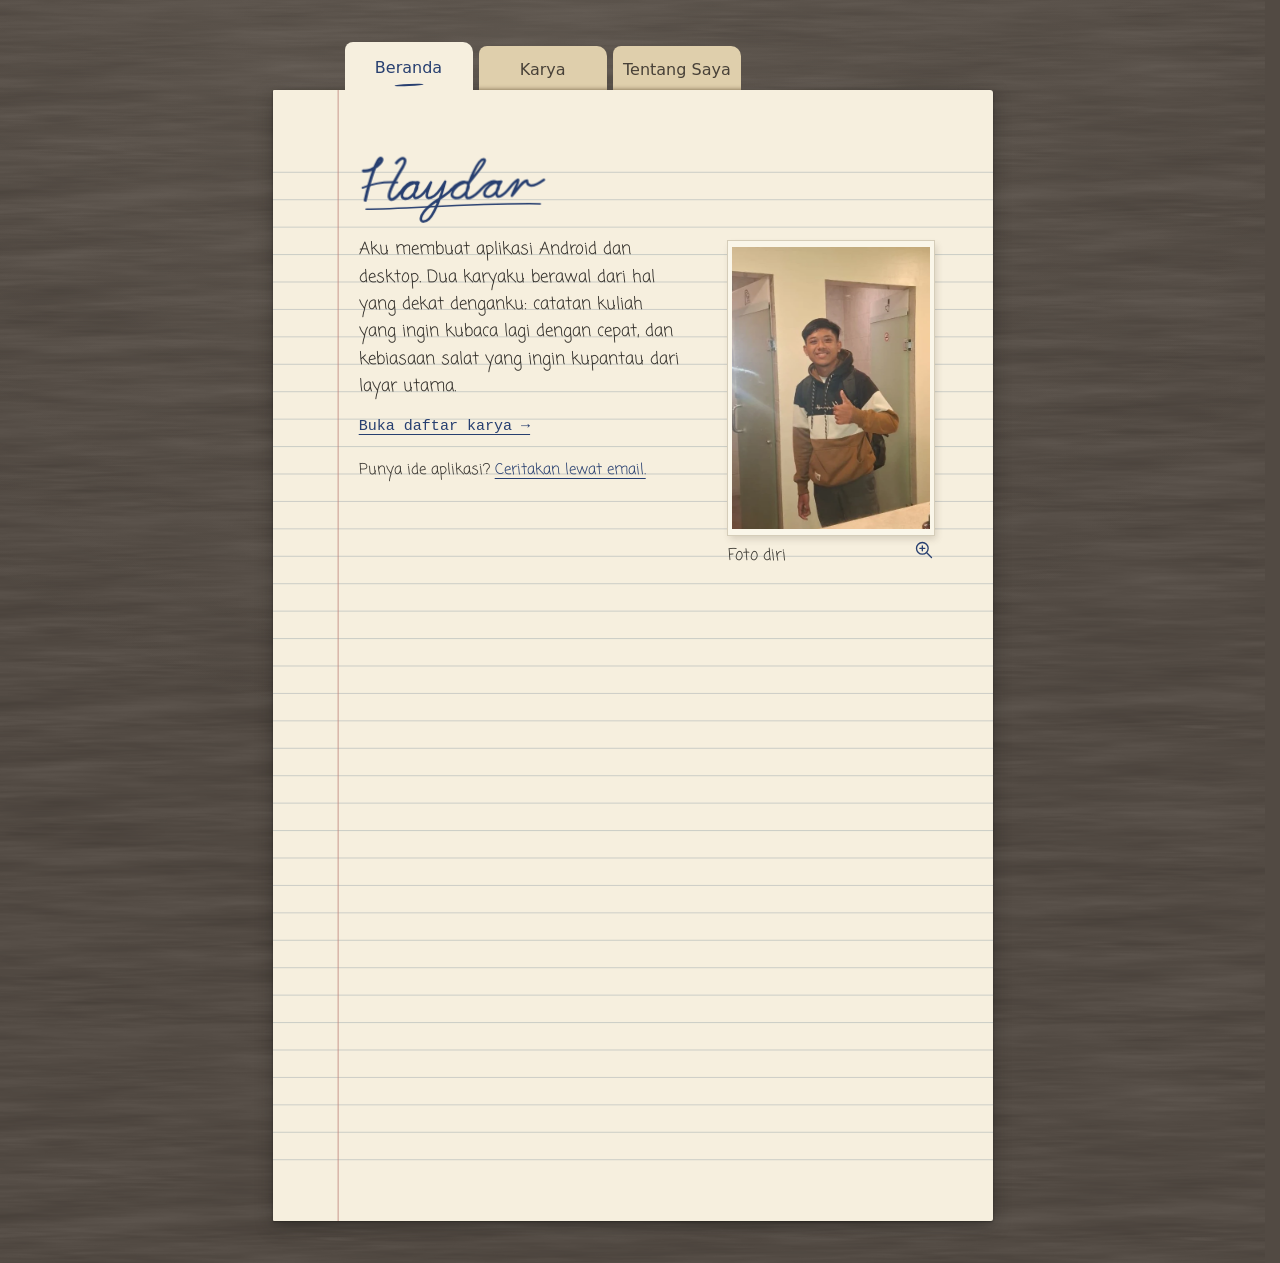
==== commit 92e629ad: "fix text size" ====
--- a/index.html
+++ b/index.html
@@ -18,7 +18,7 @@
     <a href="karya.html">Karya</a>
     <a href="tentang.html">Tentang Saya</a>
   </nav>
-  <div class="folio-frame"><div class="folio">
+  <div class="folio-frame"><div class="folio single-folio">
   <svg class="ruling" width="0" height="0" viewBox="0 0 210 330" preserveAspectRatio="none" aria-hidden="true">
     <path stroke="#a6afb1" stroke-opacity=".72" stroke-width=".22" d="M0 24H210 M0 32H210 M0 40H210 M0 48H210 M0 56H210 M0 64H210 M0 72H210 M0 80H210 M0 88H210 M0 96H210 M0 104H210 M0 112H210 M0 120H210 M0 128H210 M0 136H210 M0 144H210 M0 152H210 M0 160H210 M0 168H210 M0 176H210 M0 184H210 M0 192H210 M0 200H210 M0 208H210 M0 216H210 M0 224H210 M0 232H210 M0 240H210 M0 248H210 M0 256H210 M0 264H210 M0 272H210 M0 280H210 M0 288H210 M0 296H210 M0 304H210 M0 312H210"/>
     <path stroke="#be837a" stroke-width=".32" stroke-opacity=".72" d="M19 0V330"/>
--- a/assets/css/folio.css
+++ b/assets/css/folio.css
@@ -501,3 +501,42 @@
   #buku-sndiy .project-prints section:has(#foto-daftar-isi:target) .back-project { display:none }
 }
 #buku-sndiy .project-prints :target { scroll-margin-block-start:100vh }
+
+/* Satu bidang tulis per bagian, termasuk ketika skrip tidak dimuat. */
+#buku-sndiy .folio.single-folio,
+#buku-sndiy:not(.paginated) .folio.single-folio {
+  block-size:157.142857cqw;
+  grid-template-rows:max(7cqw,28px) minmax(0,1fr) 3cqw;
+}
+#buku-sndiy .single-folio main { padding-top:2cqw }
+#buku-sndiy:not(.paginated) .single-folio main:has(#daftar-isi) { overflow:visible }
+#buku-sndiy.paginated .single-folio .sheets { block-size:auto; column-count:auto; overflow:visible }
+#buku-sndiy .single-folio .project-note { margin-block-start:0 }
+#buku-sndiy .project-fallback { display:grid; grid-template-columns:36% 1fr; gap:1.5cqw 4cqw; align-items:start }
+#buku-sndiy .project-fallback > a:first-child { grid-row:1 / 3; padding:0 }
+#buku-sndiy .project-fallback img { max-width:100%; max-height:27cqw }
+#buku-sndiy .project-fallback .project-note-copy { grid-column:1 / -1 }
+#buku-sndiy .project-fallback ul { margin:0; padding-inline-start:1em }
+#buku-sndiy .project-fallback a { padding:.15em 0 }
+#buku-sndiy .project-fallback h2 { margin:0 }
+@container writing (max-width:34rem) {
+  #buku-sndiy .single-folio .sheets { --pitch:4.76cqw }
+  #buku-sndiy .single-folio h1 { font-size:7cqw }
+  #buku-sndiy .single-folio :is(p,.entry-summary) { font-size:3.9cqw; line-height:var(--pitch) }
+  #buku-sndiy .single-folio :is(h2,.contents strong) { font-size:4.7cqw; line-height:1.35 }
+  #buku-sndiy .single-folio .signature { width:40cqw }
+  #buku-sndiy .single-folio .portrait-mount { width:45cqw; margin:var(--pitch) auto 0 }
+  #buku-sndiy .single-folio .project-fallback,
+  #buku-sndiy .single-folio .editor-note { font-size:3.8cqw; line-height:1.45 }
+  #buku-sndiy .single-folio .project-fallback ul { padding-inline-start:1.1em }
+  #buku-sndiy .single-folio .home-copy .link,
+  #buku-sndiy .single-folio .project-copy .link { font-size:3.8cqw; padding:1.5cqw 0; min-height:0 }
+}
+#buku-sndiy:not(.paginated) .photo-folio {
+  block-size:157.142857cqw;
+  grid-template-rows:7cqw minmax(0,1fr) 3cqw;
+}
+@container writing (max-width:30rem) {
+  #buku-sndiy .project-prints h1 { font-size:7cqw; line-height:1.4; margin-bottom:0 }
+  #buku-sndiy .project-prints figure { margin:5cqw 0 }
+}
